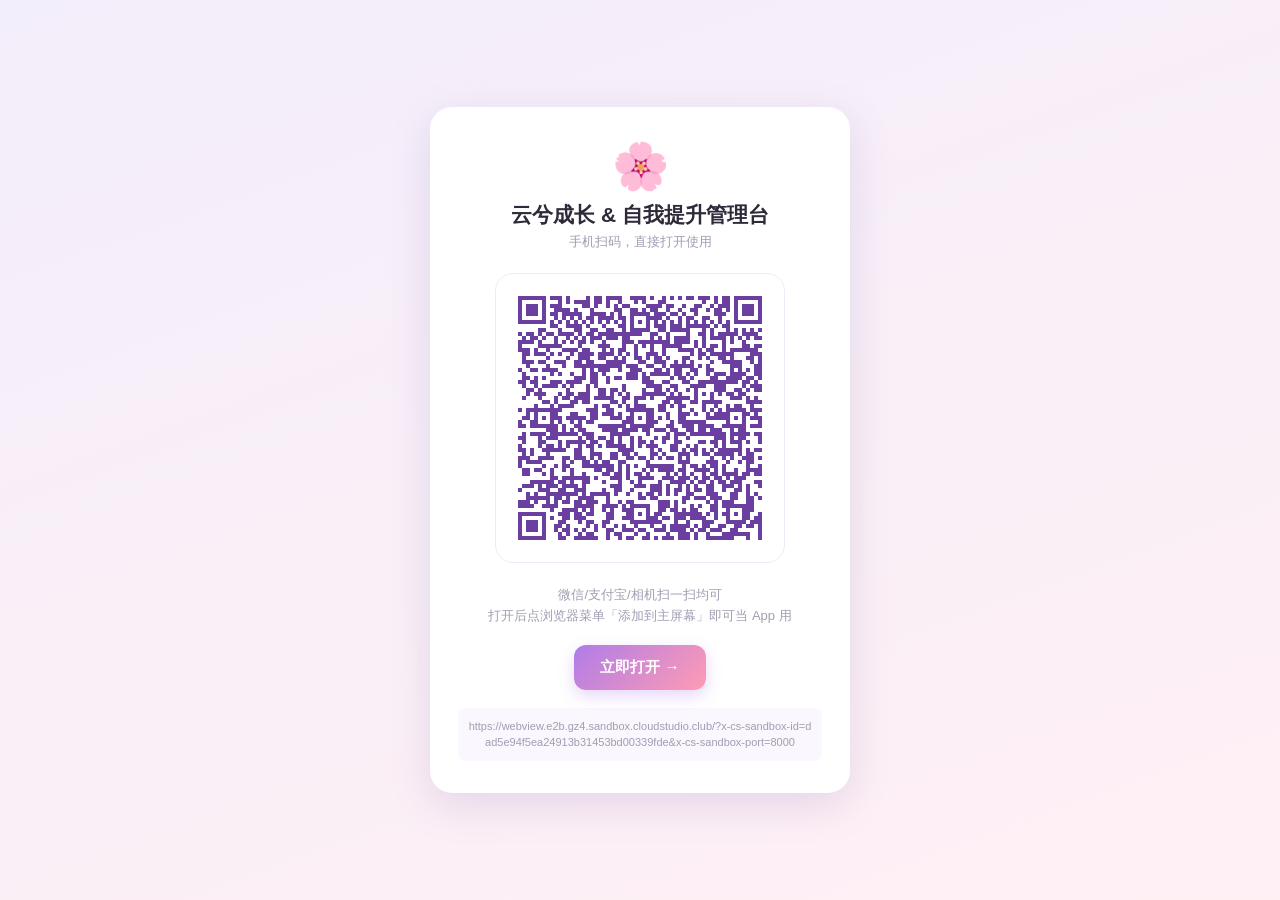
==== qr.html @ d83d9eda "init: 云兮成长工作台 v1.1" ====
<!DOCTYPE html>
<html lang="zh-CN">
<head>
<meta charset="UTF-8">
<meta name="viewport" content="width=device-width, initial-scale=1.0, user-scalable=yes">
<title>云兮工作台 · 手机扫码访问</title>
<style>
  :root{--p:#b07ce8;--a:#ff9bb3;--ink:#2f2a3a;--f:#a39cb2;}
  *{box-sizing:border-box;margin:0;padding:0;}
  body{font-family:-apple-system,"PingFang SC","Microsoft YaHei",sans-serif;background:linear-gradient(160deg,#f3eefb,#fff0f4);min-height:100vh;display:flex;align-items:center;justify-content:center;padding:24px;color:var(--ink);}
  .card{background:#fff;border-radius:22px;box-shadow:0 12px 40px rgba(120,95,170,.18);padding:32px 28px;max-width:420px;width:100%;text-align:center;}
  .logo{font-size:46px;margin-bottom:8px;}
  h1{font-size:21px;margin-bottom:4px;}
  .sub{font-size:13px;color:var(--f);margin-bottom:22px;}
  .qr-wrap{background:#fff;padding:14px;border-radius:18px;border:1px solid #efeaf8;display:inline-block;margin-bottom:18px;}
  .qr-wrap img{width:260px;height:260px;display:block;}
  .tip{font-size:13px;color:var(--f);margin-bottom:18px;line-height:1.6;}
  .btn{display:inline-block;background:linear-gradient(135deg,var(--p),var(--a));color:#fff;text-decoration:none;padding:13px 26px;border-radius:12px;font-weight:700;font-size:15px;box-shadow:0 6px 16px rgba(176,124,232,.3);}
  .url{margin-top:18px;font-size:11px;color:var(--f);word-break:break-all;line-height:1.5;background:#faf7ff;padding:10px;border-radius:8px;}
</style>
</head>
<body>
  <div class="card">
    <div class="logo">🌸</div>
    <h1>云兮成长 & 自我提升管理台</h1>
    <div class="sub">手机扫码，直接打开使用</div>
    <div class="qr-wrap"><img src="assets/qr-code.png" alt="二维码"/></div>
    <div class="tip">微信/支付宝/相机扫一扫均可<br/>打开后点浏览器菜单「添加到主屏幕」即可当 App 用</div>
    <a class="btn" href="./">立即打开 →</a>
    <div class="url">https://webview.e2b.gz4.sandbox.cloudstudio.club/?x-cs-sandbox-id=dad5e94f5ea24913b31453bd00339fde&x-cs-sandbox-port=8000</div>
  </div>
</body>
</html>
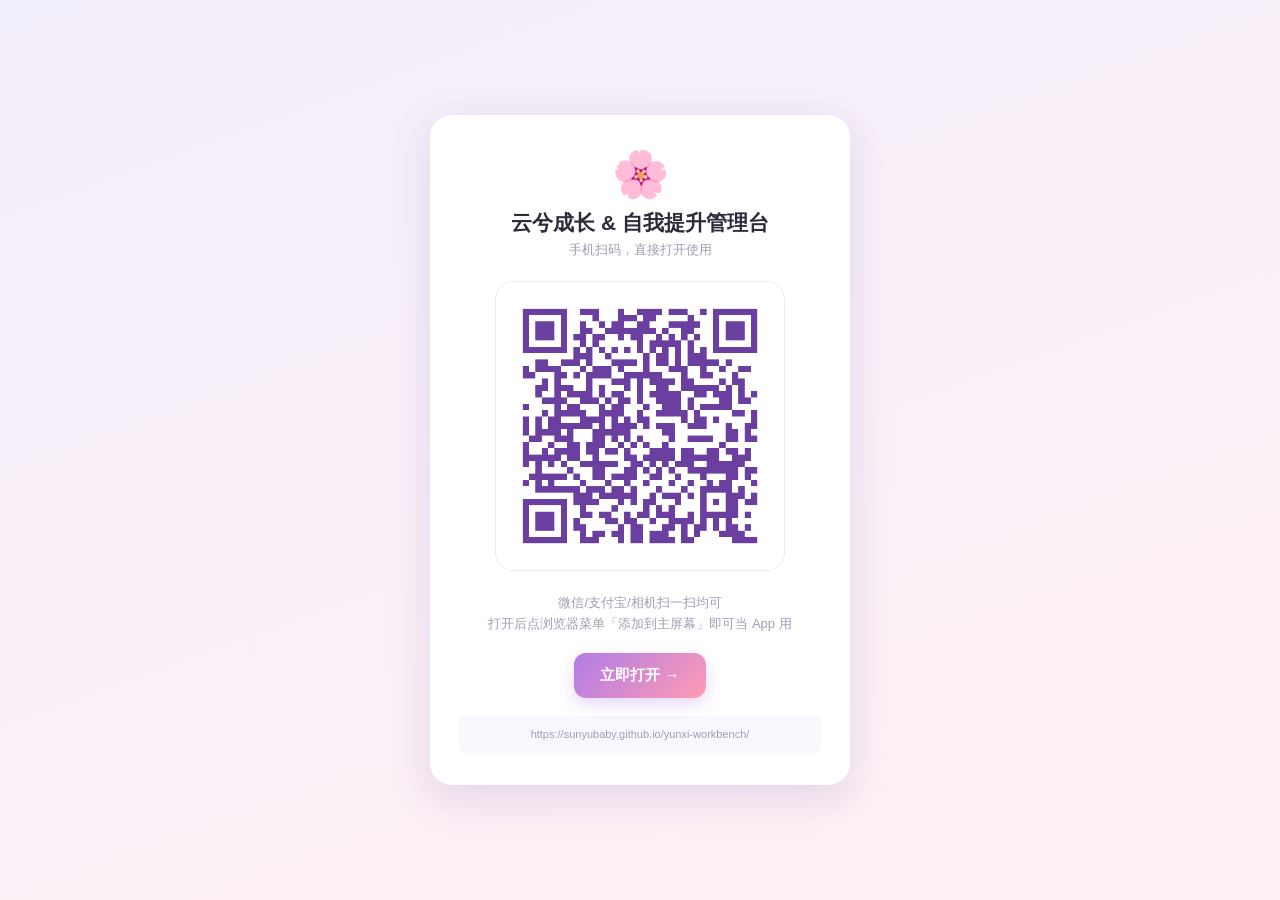
==== commit 90abae32: "update: 二维码指向永久地址 + 设置备份/英语统计/购物清单/PWA" ====
--- a/qr.html
+++ b/qr.html
@@ -27,7 +27,7 @@
     <div class="qr-wrap"><img src="assets/qr-code.png" alt="二维码"/></div>
     <div class="tip">微信/支付宝/相机扫一扫均可<br/>打开后点浏览器菜单「添加到主屏幕」即可当 App 用</div>
     <a class="btn" href="./">立即打开 →</a>
-    <div class="url">https://webview.e2b.gz4.sandbox.cloudstudio.club/?x-cs-sandbox-id=dad5e94f5ea24913b31453bd00339fde&x-cs-sandbox-port=8000</div>
+    <div class="url">https://sunyubaby.github.io/yunxi-workbench/</div>
   </div>
 </body>
 </html>
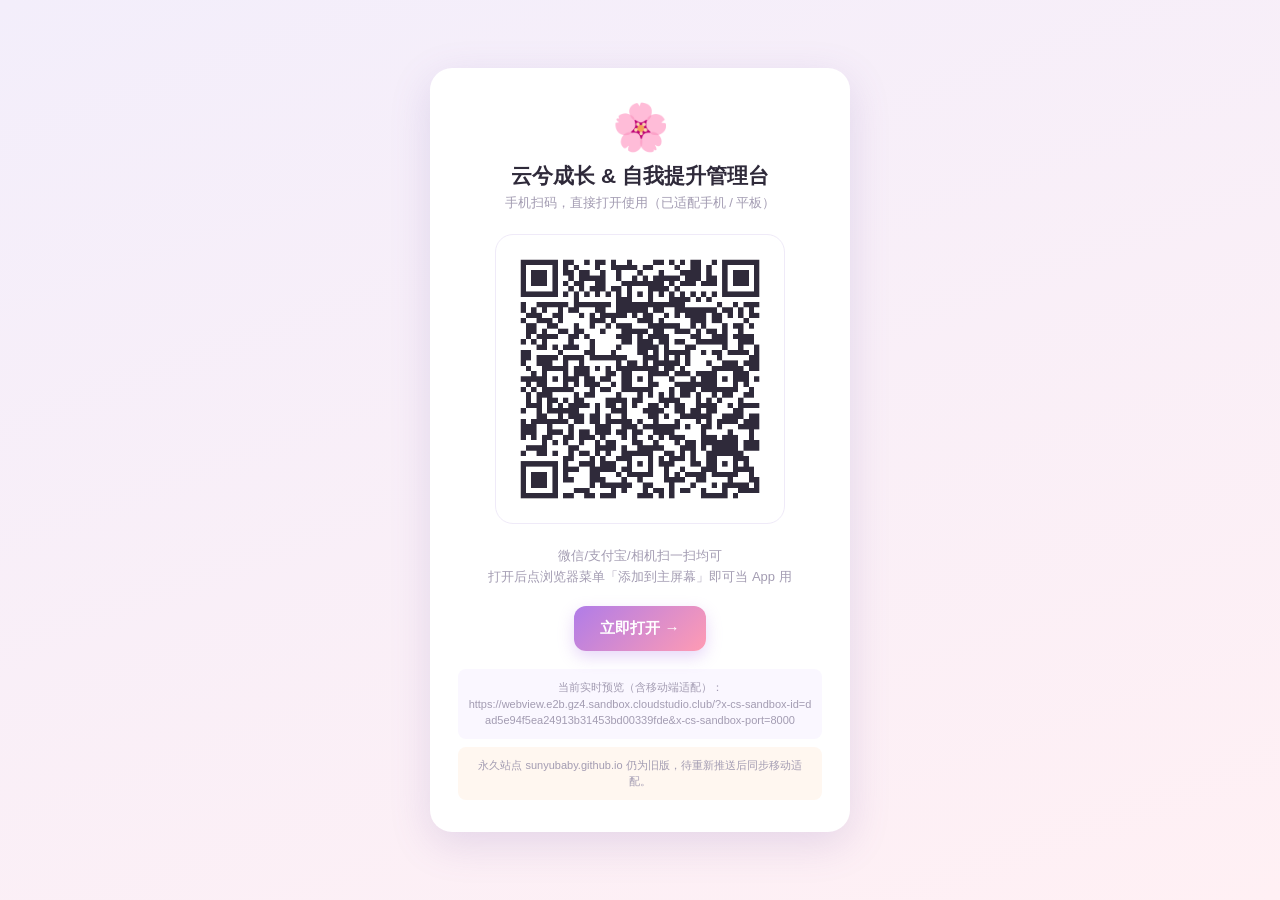
==== commit 52295a84: "fix: 根治空白弹窗自动弹出 — 双重安全锁+缓存破坏参数(?v=2)" ====
--- a/qr.html
+++ b/qr.html
@@ -23,11 +23,12 @@
   <div class="card">
     <div class="logo">🌸</div>
     <h1>云兮成长 & 自我提升管理台</h1>
-    <div class="sub">手机扫码，直接打开使用</div>
+    <div class="sub">手机扫码，直接打开使用（已适配手机 / 平板）</div>
     <div class="qr-wrap"><img src="assets/qr-code.png" alt="二维码"/></div>
     <div class="tip">微信/支付宝/相机扫一扫均可<br/>打开后点浏览器菜单「添加到主屏幕」即可当 App 用</div>
-    <a class="btn" href="./">立即打开 →</a>
-    <div class="url">https://sunyubaby.github.io/yunxi-workbench/</div>
+    <a class="btn" href="./index.html">立即打开 →</a>
+    <div class="url">当前实时预览（含移动端适配）：<br/>https://webview.e2b.gz4.sandbox.cloudstudio.club/?x-cs-sandbox-id=dad5e94f5ea24913b31453bd00339fde&amp;x-cs-sandbox-port=8000</div>
+    <div class="url" style="margin-top:8px;background:#fff7f0;">永久站点 sunyubaby.github.io 仍为旧版，待重新推送后同步移动适配。</div>
   </div>
 </body>
 </html>
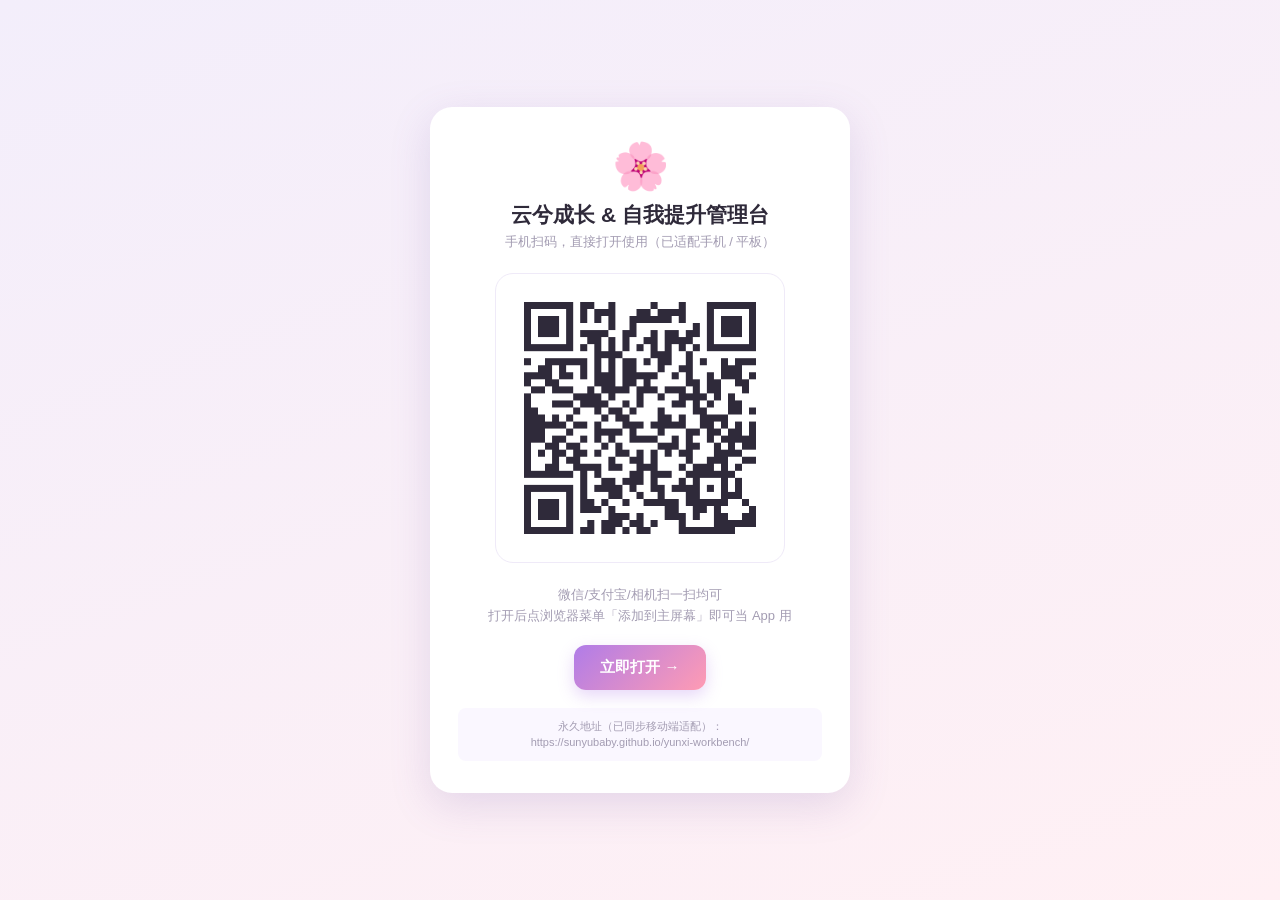
==== commit bdf2ae1d: "deploy: 二维码与落地页指向永久地址(含移动适配) + 安全锁破缓存" ====
--- a/qr.html
+++ b/qr.html
@@ -26,9 +26,8 @@
     <div class="sub">手机扫码，直接打开使用（已适配手机 / 平板）</div>
     <div class="qr-wrap"><img src="assets/qr-code.png" alt="二维码"/></div>
     <div class="tip">微信/支付宝/相机扫一扫均可<br/>打开后点浏览器菜单「添加到主屏幕」即可当 App 用</div>
-    <a class="btn" href="./index.html">立即打开 →</a>
-    <div class="url">当前实时预览（含移动端适配）：<br/>https://webview.e2b.gz4.sandbox.cloudstudio.club/?x-cs-sandbox-id=dad5e94f5ea24913b31453bd00339fde&amp;x-cs-sandbox-port=8000</div>
-    <div class="url" style="margin-top:8px;background:#fff7f0;">永久站点 sunyubaby.github.io 仍为旧版，待重新推送后同步移动适配。</div>
+    <a class="btn" href="https://sunyubaby.github.io/yunxi-workbench/">立即打开 →</a>
+    <div class="url">永久地址（已同步移动端适配）：<br/>https://sunyubaby.github.io/yunxi-workbench/</div>
   </div>
 </body>
 </html>
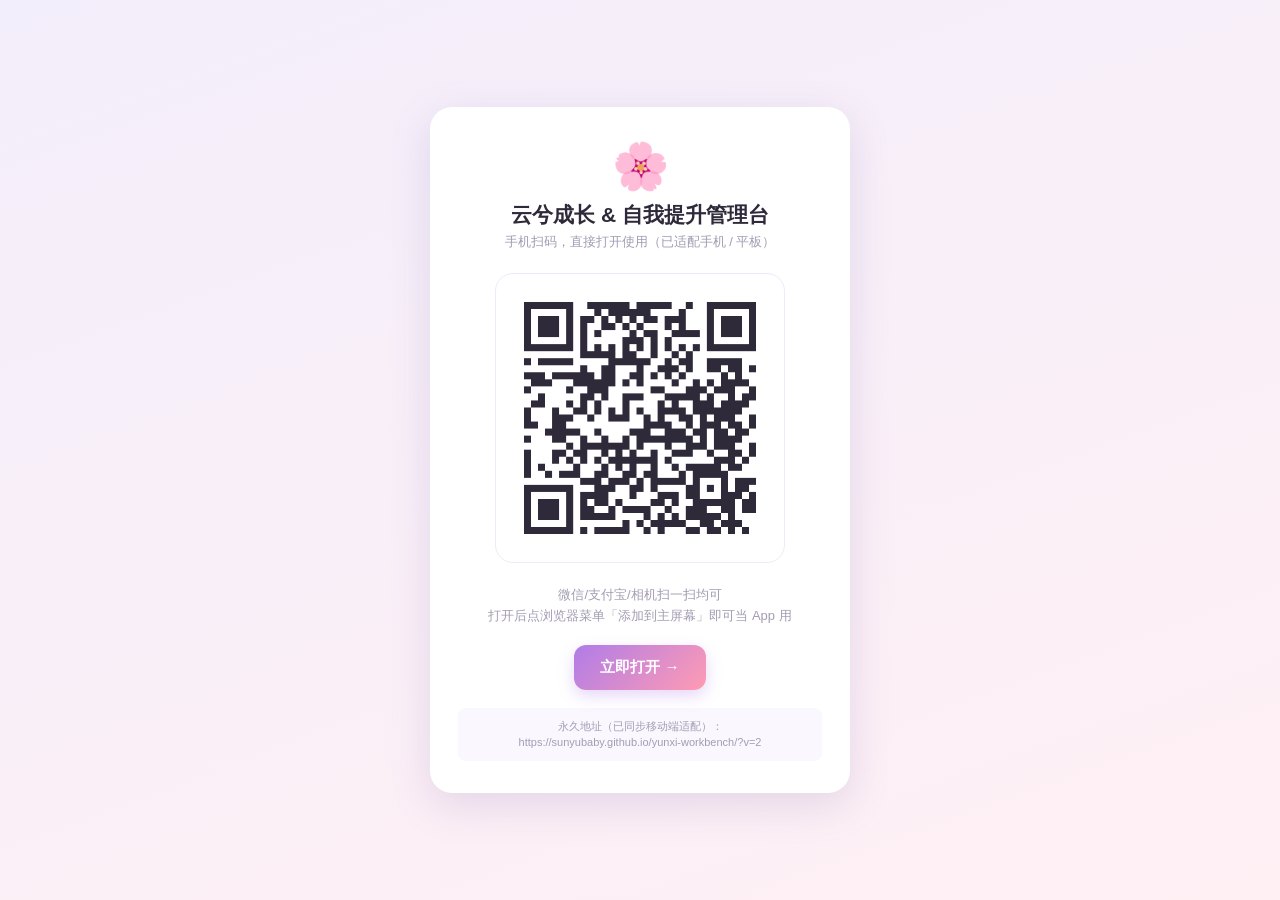
==== commit 358ead1c: "fix: 二维码/落地页改用破缓存链接(?v=2)，扫码即最新版" ====
--- a/qr.html
+++ b/qr.html
@@ -26,8 +26,8 @@
     <div class="sub">手机扫码，直接打开使用（已适配手机 / 平板）</div>
     <div class="qr-wrap"><img src="assets/qr-code.png" alt="二维码"/></div>
     <div class="tip">微信/支付宝/相机扫一扫均可<br/>打开后点浏览器菜单「添加到主屏幕」即可当 App 用</div>
-    <a class="btn" href="https://sunyubaby.github.io/yunxi-workbench/">立即打开 →</a>
-    <div class="url">永久地址（已同步移动端适配）：<br/>https://sunyubaby.github.io/yunxi-workbench/</div>
+    <a class="btn" href="https://sunyubaby.github.io/yunxi-workbench/?v=2">立即打开 →</a>
+    <div class="url">永久地址（已同步移动端适配）：<br/>https://sunyubaby.github.io/yunxi-workbench/?v=2</div>
   </div>
 </body>
 </html>
